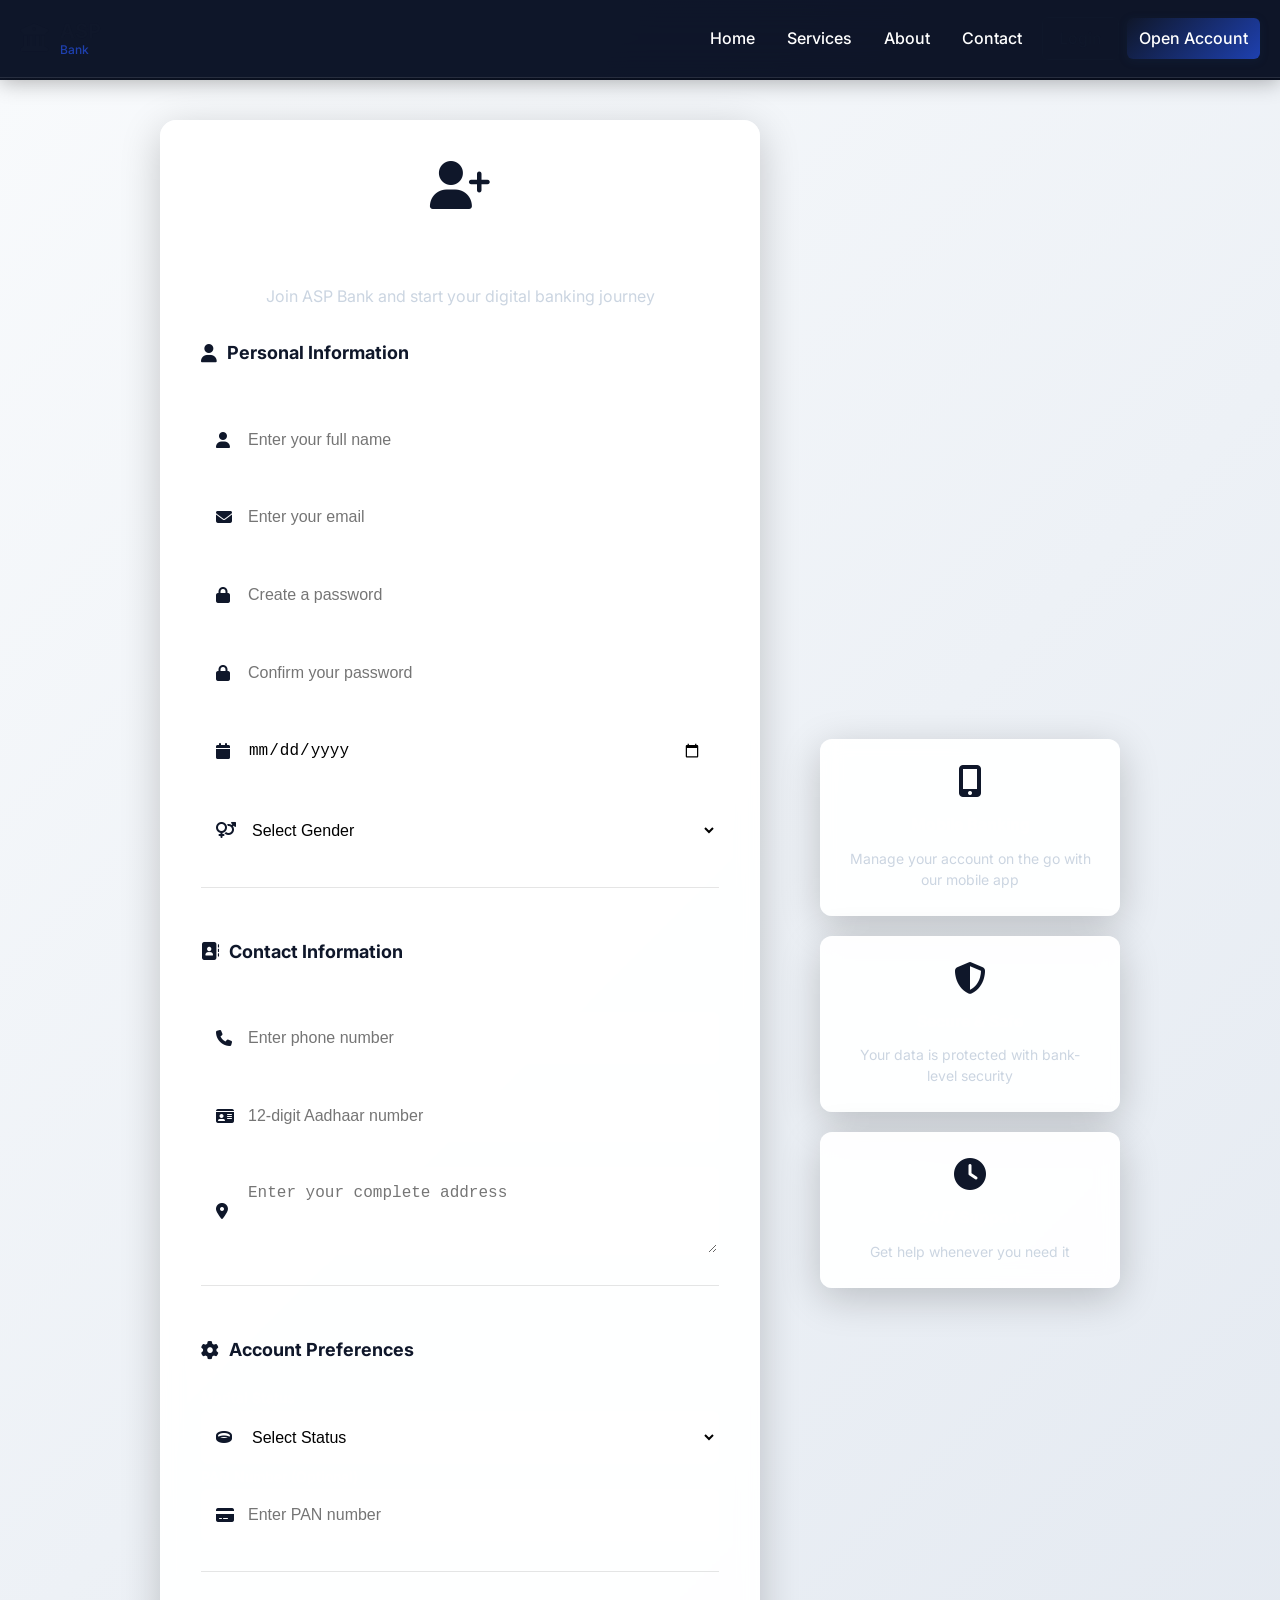
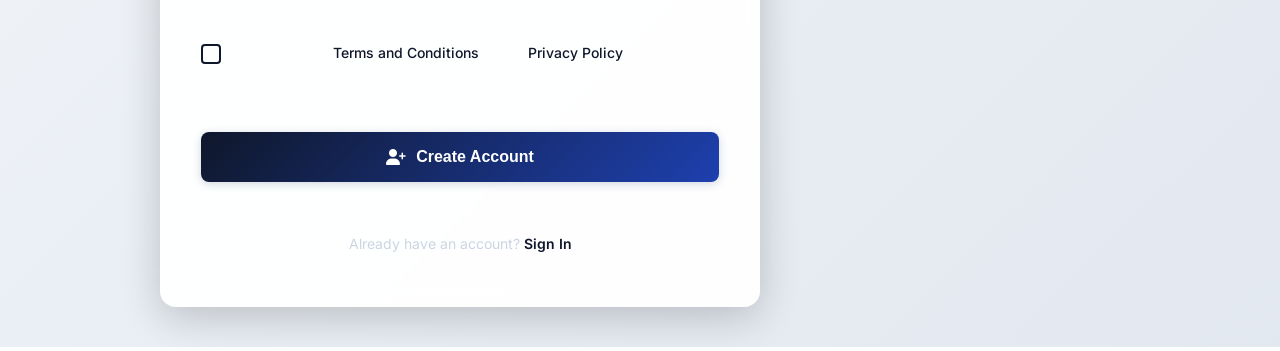
==== customer-create.html @ e0cf88df "Initial commit" ====
<!DOCTYPE html>
<html>
<head>
    <title>Create Account - ASP Bank</title>
    <link href="https://fonts.googleapis.com/css2?family=Inter:wght@300;400;600;700&display=swap" rel="stylesheet">
    <link rel="stylesheet" href="https://cdnjs.cloudflare.com/ajax/libs/font-awesome/6.4.0/css/all.min.css">
    <link rel="stylesheet" href="style.css">
</head>
<body>
    <!-- HEADER/NAVIGATION -->
    <header class="header">
        <nav class="navbar">
            <div class="nav-container">
                <div class="logo">
                    <div class="logo-icon">
                        <i class="fas fa-university"></i>
                    </div>
                    <div class="logo-text">
                        <span class="logo-main">ASP</span>
                        <span class="logo-sub">Bank</span>
                    </div>
                </div>

                <div class="nav-menu">
                    <a href="index.html" class="nav-link">Home</a>
                    <a href="#services" class="nav-link">Services</a>
                    <a href="#about" class="nav-link">About</a>
                    <a href="#contact" class="nav-link">Contact</a>
                    <a href="customer-login.html" class="nav-link login-btn">Login</a>
                    <a href="customer-create.html" class="nav-link cta-btn">Open Account</a>
                </div>

                <div class="mobile-menu-toggle">
                    <i class="fas fa-bars"></i>
                </div>
            </div>
        </nav>
    </header>

    <!-- REGISTRATION FORM -->
    <div class="auth-container">
        <div class="auth-card register-card">
            <div class="auth-header">
                <i class="fas fa-user-plus"></i>
                <h2>Create Your Account</h2>
                <p>Join ASP Bank and start your digital banking journey</p>
            </div>

            <form id="register-form" class="auth-form">
                <!-- Personal Information -->
                <div class="form-section">
                    <h3><i class="fas fa-user"></i> Personal Information</h3>

                    <div class="form-row">
                        <div class="form-group">
                            <label for="name">Full Name *</label>
                            <div class="input-group">
                                <i class="fas fa-user"></i>
                                <input type="text" id="name" placeholder="Enter your full name" required>
                            </div>
                        </div>

                        <div class="form-group">
                            <label for="email">Email Address *</label>
                            <div class="input-group">
                                <i class="fas fa-envelope"></i>
                                <input type="email" id="email" placeholder="Enter your email" required>
                            </div>
                        </div>
                    </div>

                    <div class="form-row">
                        <div class="form-group">
                            <label for="password">Password *</label>
                            <div class="input-group">
                                <i class="fas fa-lock"></i>
                                <input type="password" id="password" placeholder="Create a password" required>
                            </div>
                        </div>

                        <div class="form-group">
                            <label for="confirm-password">Confirm Password *</label>
                            <div class="input-group">
                                <i class="fas fa-lock"></i>
                                <input type="password" id="confirm-password" placeholder="Confirm your password" required>
                            </div>
                        </div>
                    </div>

                    <div class="form-row">
                        <div class="form-group">
                            <label for="dob">Date of Birth *</label>
                            <div class="input-group">
                                <i class="fas fa-calendar"></i>
                                <input type="date" id="dob" required>
                            </div>
                        </div>

                        <div class="form-group">
                            <label for="gender">Gender *</label>
                            <div class="input-group">
                                <i class="fas fa-venus-mars"></i>
                                <select id="gender" required>
                                    <option value="">Select Gender</option>
                                    <option value="male">Male</option>
                                    <option value="female">Female</option>
                                    <option value="other">Other</option>
                                </select>
                            </div>
                        </div>
                    </div>
                </div>

                <!-- Contact Information -->
                <div class="form-section">
                    <h3><i class="fas fa-address-book"></i> Contact Information</h3>

                    <div class="form-row">
                        <div class="form-group">
                            <label for="contact">Phone Number *</label>
                            <div class="input-group">
                                <i class="fas fa-phone"></i>
                                <input type="tel" id="contact" placeholder="Enter phone number" required>
                            </div>
                        </div>

                        <div class="form-group">
                            <label for="aadhaar">Aadhaar Number *</label>
                            <div class="input-group">
                                <i class="fas fa-id-card"></i>
                                <input type="text" id="aadhaar" placeholder="12-digit Aadhaar number" pattern="[0-9]{12}" required>
                            </div>
                        </div>
                    </div>

                    <div class="form-group">
                        <label for="address">Address *</label>
                        <div class="input-group">
                            <i class="fas fa-map-marker-alt"></i>
                            <textarea id="address" placeholder="Enter your complete address" rows="3" required></textarea>
                        </div>
                    </div>
                </div>

                <!-- Account Preferences -->
                <div class="form-section">
                    <h3><i class="fas fa-cog"></i> Account Preferences</h3>

                    <div class="form-row">
                        <div class="form-group">
                            <label for="marital">Marital Status</label>
                            <div class="input-group">
                                <i class="fas fa-ring"></i>
                                <select id="marital">
                                    <option value="">Select Status</option>
                                    <option value="single">Single</option>
                                    <option value="married">Married</option>
                                    <option value="divorced">Divorced</option>
                                    <option value="widowed">Widowed</option>
                                </select>
                            </div>
                        </div>

                        <div class="form-group">
                            <label for="pan">PAN Number (Optional)</label>
                            <div class="input-group">
                                <i class="fas fa-credit-card"></i>
                                <input type="text" id="pan" placeholder="Enter PAN number" pattern="[A-Z]{5}[0-9]{4}[A-Z]{1}">
                            </div>
                        </div>
                    </div>
                </div>

                <!-- Terms and Conditions -->
                <div class="form-group checkbox-group">
                    <label class="checkbox-label">
                        <input type="checkbox" id="terms" required>
                        <span class="checkmark"></span>
                        I agree to the <a href="#" class="terms-link">Terms and Conditions</a> and <a href="#" class="terms-link">Privacy Policy</a>
                    </label>
                </div>

                <button type="submit" class="auth-btn">
                    <i class="fas fa-user-plus"></i>
                    Create Account
                </button>
            </form>

            <div class="auth-footer">
                <p>Already have an account?
                    <a href="customer-login.html" class="auth-link">Sign In</a>
                </p>
            </div>
        </div>

        <!-- BENEFITS -->
        <div class="benefits-info">
            <div class="benefit-card">
                <i class="fas fa-mobile-alt"></i>
                <h4>Mobile Banking</h4>
                <p>Manage your account on the go with our mobile app</p>
            </div>
            <div class="benefit-card">
                <i class="fas fa-shield-alt"></i>
                <h4>Secure & Safe</h4>
                <p>Your data is protected with bank-level security</p>
            </div>
            <div class="benefit-card">
                <i class="fas fa-clock"></i>
                <h4>24/7 Support</h4>
                <p>Get help whenever you need it</p>
            </div>
        </div>
    </div>

    <div id="auth-error" class="error-message"></div>

    <script src="auth.js"></script>
    <script>
        document.getElementById('register-form').addEventListener('submit', function(e) {
            e.preventDefault();

            const password = document.getElementById('password').value;
            const confirmPassword = document.getElementById('confirm-password').value;

            if (password !== confirmPassword) {
                showError('Passwords do not match');
                return;
            }

            if (password.length < 6) {
                showError('Password must be at least 6 characters long');
                return;
            }

            const customerData = {
                name: document.getElementById('name').value,
                email: document.getElementById('email').value,
                password: password,
                dob: document.getElementById('dob').value,
                gender: document.getElementById('gender').value,
                contact: document.getElementById('contact').value,
                aadhaar: document.getElementById('aadhaar').value,
                address: document.getElementById('address').value,
                marital: document.getElementById('marital').value,
                pan: document.getElementById('pan').value
            };

            try {
                const newCustomer = auth.registerCustomer(customerData);
                showSuccess('Account created successfully! You can now login.');
                setTimeout(() => {
                    window.location.href = 'customer-login.html';
                }, 2000);
            } catch (error) {
                showError(error.message);
            }
        });

        function showSuccess(message) {
            const errorDiv = document.getElementById('auth-error');
            errorDiv.textContent = message;
            errorDiv.className = 'success-message';
            errorDiv.style.display = 'block';
        }
    </script>

    <!-- MOBILE MENU -->
    <div class="mobile-menu">
        <div class="mobile-menu-header">
            <div class="logo">
                <div class="logo-icon">
                    <i class="fas fa-university"></i>
                </div>
                <div class="logo-text">
                    <span class="logo-main">ASP</span>
                    <span class="logo-sub">Bank</span>
                </div>
            </div>
            <button class="mobile-menu-close">
                <i class="fas fa-times"></i>
            </button>
        </div>
        <div class="mobile-menu-content">
            <a href="index.html" class="mobile-nav-link">Home</a>
            <a href="index.html#services" class="mobile-nav-link">Services</a>
            <a href="index.html#about" class="mobile-nav-link">About</a>
            <a href="index.html#contact" class="mobile-nav-link">Contact</a>
            <a href="customer-login.html" class="mobile-nav-link">Login</a>
            <a href="customer-create.html" class="mobile-nav-link cta-btn">Open Account</a>
        </div>
    </div>

    <script>
        // Mobile menu functionality
        document.addEventListener('DOMContentLoaded', function() {
            const mobileMenuToggle = document.querySelector('.mobile-menu-toggle');
            const mobileMenu = document.querySelector('.mobile-menu');
            const mobileMenuClose = document.querySelector('.mobile-menu-close');
            const mobileNavLinks = document.querySelectorAll('.mobile-nav-link');

            mobileMenuToggle.addEventListener('click', function() {
                mobileMenu.classList.add('active');
            });

            mobileMenuClose.addEventListener('click', function() {
                mobileMenu.classList.remove('active');
            });

            mobileNavLinks.forEach(link => {
                link.addEventListener('click', function() {
                    mobileMenu.classList.remove('active');
                });
            });

            // Close mobile menu when clicking outside
            mobileMenu.addEventListener('click', function(e) {
                if (e.target === mobileMenu) {
                    mobileMenu.classList.remove('active');
                }
            });
        });

        // Add scroll effect to navbar
        window.addEventListener('scroll', function() {
            const navbar = document.querySelector('.navbar');
            if (window.scrollY > 50) {
                navbar.classList.add('scrolled');
            } else {
                navbar.classList.remove('scrolled');
            }
        });
    </script>
</body>
</html>
---- style.css ----
/* CSS VARIABLES */
:root {
    --primary-color: #0f172a; /* Dark slate blue */
    --secondary-color: #1e40af; /* Deep blue */
    --accent-color: #059669; /* Success green */
    --dark-color: #020617; /* Very dark blue */
    --light-color: #f1f5f9; /* Light slate */
    --card-bg: rgba(255, 255, 255, 0.95);
    --shadow: 0 10px 40px rgba(0, 0, 0, 0.2);
    --border-radius: 16px;
    --transition: all 0.3s cubic-bezier(0.4, 0, 0.2, 1);
    --success-color: #10b981;
    --warning-color: #f59e0b;
    --error-color: #ef4444;
    --text-primary: #ffffff;
    --text-secondary: #cbd5e1;
    --border-color: rgba(255, 255, 255, 0.1);
}

/* GLOBAL STYLES */
* {
    margin: 0;
    padding: 0;
    box-sizing: border-box;
}

html {
    scroll-behavior: smooth;
}

body {
    font-family: 'Inter', 'Segoe UI', Tahoma, Geneva, Verdana, sans-serif;
    line-height: 1.6;
    color: var(--text-primary);
    background: linear-gradient(135deg, var(--primary-color) 0%, var(--dark-color) 100%);
    min-height: 100vh;
    margin: 0;
    padding: 80px 0 0 0;
    -webkit-font-smoothing: antialiased;
    -moz-osx-font-smoothing: grayscale;
}

.container {
    max-width: 1400px;
    margin: 0 auto;
    padding: 0 20px;
}

@media (max-width: 1200px) {
    .container {
        max-width: 1200px;
    }
}

/* NAVIGATION */
.navbar {
    background: rgba(15, 23, 42, 0.95);
    backdrop-filter: blur(20px);
    -webkit-backdrop-filter: blur(20px);
    padding: 16px 0;
    position: fixed;
    top: 0;
    left: 0;
    right: 0;
    z-index: 1000;
    border-bottom: 1px solid var(--border-color);
    box-shadow: 0 4px 20px rgba(0, 0, 0, 0.3);
}

.navbar .container {
    display: flex;
    justify-content: space-between;
    align-items: center;
    max-width: 1200px;
    margin: 0 auto;
    padding: 0 20px;
}

.logo {
    font-size: 24px;
    font-weight: 700;
    color: var(--primary-color);
    display: flex;
    align-items: center;
    gap: 12px;
    text-decoration: none;
}

.logo-icon {
    font-size: 28px;
    color: var(--primary-color);
}

.nav-links {
    display: flex;
    align-items: center;
    gap: 32px;
}

.nav-links a {
    text-decoration: none;
    color: var(--text-primary);
    font-weight: 500;
    transition: var(--transition);
    position: relative;
    padding: 8px 0;
}

.nav-links a:hover {
    color: var(--primary-color);
    transform: translateY(-1px);
}

.nav-links a::after {
    content: '';
    position: absolute;
    bottom: 0;
    left: 0;
    width: 0;
    height: 2px;
    background: var(--primary-color);
    transition: var(--transition);
}

.nav-links a:hover::after {
    width: 100%;
}

.cta-btn {
    background: linear-gradient(135deg, var(--primary-color), var(--secondary-color));
    color: white !important;
    padding: 10px 20px;
    border-radius: 8px;
    font-weight: 600;
    box-shadow: 0 2px 10px rgba(26, 54, 93, 0.2);
    transform: none !important;
    text-decoration: none;
    display: inline-flex;
    align-items: center;
    gap: 8px;
}

.cta-btn:hover {
    transform: translateY(-2px);
    box-shadow: 0 4px 15px rgba(26, 54, 93, 0.3);
}

/* HERO SECTION */
.hero {
    padding: 140px 0 100px;
    display: grid;
    place-items: center;
    min-height: 80vh;
    background: linear-gradient(135deg, rgba(15, 23, 42, 0.3) 0%, rgba(30, 64, 175, 0.2) 100%), radial-gradient(circle at 20% 80%, rgba(120, 119, 198, 0.3), transparent);
    margin-top: 60px;
}

.hero-container-full {
    grid-column: 1 / -1;
    width: 100%;
    max-width: 900px;
    text-align: center;
    gap: 40px;
}

@media (max-width: 768px) {
    .hero-container-full {
        gap: 30px;
    }
}

.hero-content h1 {
    font-size: 48px;
    font-weight: 700;
    color: var(--text-primary);
    margin-bottom: 20px;
    line-height: 1.2;
}

.hero-content p {
    font-size: 20px;
    color: var(--text-secondary);
    margin-bottom: 40px;
    font-weight: 400;
    line-height: 1.6;
}

.hero-buttons {
    display: flex;
    gap: 20px;
}

.btn-primary, .btn-secondary {
    padding: 16px 32px;
    border-radius: 8px;
    text-decoration: none;
    font-weight: 600;
    font-size: 16px;
    transition: var(--transition);
    display: inline-flex;
    align-items: center;
    gap: 10px;
    box-shadow: 0 2px 10px rgba(0, 0, 0, 0.1);
}

.btn-primary {
    background: linear-gradient(135deg, var(--primary-color), var(--secondary-color));
    color: white;
    border: none;
}

.btn-primary:hover {
    transform: translateY(-2px);
    box-shadow: 0 6px 20px rgba(26, 54, 93, 0.3);
}

.btn-secondary {
    background: white;
    color: var(--primary-color);
    border: 2px solid var(--primary-color);
}

.btn-secondary:hover {
    background: var(--primary-color);
    color: white;
    transform: translateY(-2px);
}

.hero-image {
    position: relative;
    display: flex;
    justify-content: center;
    align-items: center;
}

.floating-card {
    background: var(--card-bg);
    backdrop-filter: blur(10px);
    -webkit-backdrop-filter: blur(10px);
    padding: 30px;
    border-radius: var(--border-radius);
    box-shadow: var(--shadow);
    text-align: center;
    border: 1px solid var(--border-color);
    animation: float 6s ease-in-out infinite;
}

.floating-card i {
    font-size: 48px;
    color: var(--primary-color);
    margin-bottom: 20px;
}

.floating-card h4 {
    color: var(--text-primary);
    margin-bottom: 10px;
    font-size: 18px;
}

.floating-card p {
    color: var(--text-secondary);
    font-size: 14px;
}

@keyframes float {
    0%, 100% { transform: translateY(0px); }
    50% { transform: translateY(-20px); }
}

/* SERVICES SECTION */
.services {
    padding: 80px 0;
    background: rgba(255, 255, 255, 0.8);
}

.section-header {
    text-align: center;
    margin-bottom: 60px;
    max-width: 700px;
    margin-left: auto;
    margin-right: auto;
}

.section-header h2 {
    font-size: 36px;
    font-weight: 700;
    color: var(--text-primary);
    margin-bottom: 16px;
    margin-top: 0;
}

.section-header p {
    font-size: 18px;
    color: var(--text-secondary);
    font-weight: 400;
    line-height: 1.6;
}

.services-grid {
    display: grid;
    grid-template-columns: repeat(auto-fit, minmax(300px, 1fr));
    gap: 30px;
}

.service-card.featured {
    grid-column: span 2;
    border-left: 4px solid var(--primary-color);
}

.service-card {
    background: var(--card-bg);
    backdrop-filter: blur(10px);
    -webkit-backdrop-filter: blur(10px);
    padding: 40px 30px;
    border-radius: var(--border-radius);
    box-shadow: var(--shadow);
    text-align: left;
    transition: var(--transition);
    border: 1px solid var(--border-color);
    display: flex;
    flex-direction: column;
}

.service-card:hover {
    transform: translateY(-5px);
    box-shadow: 0 12px 30px rgba(0, 0, 0, 0.1);
}

.service-icon {
    width: 80px;
    height: 80px;
    background: linear-gradient(135deg, var(--primary-color), var(--secondary-color));
    border-radius: 50%;
    display: flex;
    align-items: center;
    justify-content: center;
    color: white;
    font-size: 32px;
    box-shadow: 0 4px 15px rgba(26, 54, 93, 0.2);
    margin-bottom: 24px;
}

.service-card h3 {
    font-size: 24px;
    font-weight: 600;
    color: var(--text-primary);
    margin-bottom: 16px;
}

.service-card p {
    color: var(--text-secondary);
    margin-bottom: 24px;
    font-size: 16px;
    line-height: 1.6;
    flex: 1;
}

.service-features {
    list-style: none;
    margin: 20px 0;
    padding: 0;
    display: flex;
    flex-direction: column;
    gap: 12px;
}

.service-features li {
    display: flex;
    align-items: center;
    gap: 10px;
    font-size: 14px;
    color: var(--text-secondary);
}

.service-features i {
    color: var(--accent-color);
    font-weight: bold;
}

.service-cta {
    color: var(--primary-color);
    text-decoration: none;
    font-weight: 600;
    font-size: 16px;
    transition: var(--transition);
    display: inline-flex;
    align-items: center;
    gap: 8px;
    margin-top: auto;
}

.service-cta:hover {
    color: var(--secondary-color);
    transform: translateX(3px);
}

.security-features {
    display: flex;
    justify-content: center;
    gap: 20px;
    margin-top: 20px;
}

.security-features span {
    display: flex;
    align-items: center;
    gap: 8px;
    color: #666;
    font-size: 14px;
}

/* FEATURES SECTION */
.features {
    padding: 80px 0;
    background: rgba(255, 255, 255, 0.8);
}

.features-grid {
    display: grid;
    grid-template-columns: repeat(auto-fit, minmax(250px, 1fr));
    gap: 40px;
    text-align: center;
}

.feature-item {
    padding: 40px 20px;
}

.feature-item i {
    font-size: 48px;
    color: var(--accent-color);
    margin-bottom: 20px;
    display: block;
}

.feature-item h4 {
    font-size: 20px;
    font-weight: 600;
    color: var(--text-primary);
    margin-bottom: 16px;
}

.feature-item p {
    color: var(--text-secondary);
    font-size: 16px;
}

/* ABOUT SECTION */
.about {
    padding: 100px 0;
    background: rgba(255, 255, 255, 0.95);
    color: var(--text-primary);
}

.about-content {
    display: grid;
    grid-template-columns: 1fr 1fr;
    gap: 60px;
    align-items: center;
    margin-top: 60px;
}

.about-text h3 {
    font-size: 28px;
    font-weight: 700;
    color: var(--text-primary);
    margin-bottom: 20px;
    margin-top: 0;
}

.about-text p {
    font-size: 16px;
    line-height: 1.7;
    color: var(--text-secondary);
    margin-bottom: 20px;
}

.about-stats {
    display: grid;
    grid-template-columns: repeat(2, 1fr);
    gap: 30px;
    margin-top: 40px;
}

.stat-item {
    text-align: center;
    padding: 25px 20px;
    background: var(--card-bg);
    border-radius: 12px;
    box-shadow: var(--shadow);
    transition: var(--transition);
}

.stat-item:hover {
    transform: translateY(-2px);
    box-shadow: 0 8px 25px rgba(0, 0, 0, 0.1);
}

.stat-number {
    font-size: 32px;
    font-weight: 700;
    color: var(--primary-color);
    margin-bottom: 8px;
}

.stat-label {
    font-size: 14px;
    color: var(--text-secondary);
    font-weight: 500;
}

.about-visual {
    position: relative;
}

.about-showcase {
    display: grid;
    grid-template-columns: 1fr 1fr;
    gap: 20px;
}

.showcase-item {
    background: var(--card-bg);
    padding: 40px 25px;
    border-radius: 12px;
    text-align: center;
    box-shadow: var(--shadow);
    transition: var(--transition);
    height: 100%;
    display: flex;
    flex-direction: column;
    justify-content: center;
}

.showcase-item:hover {
    transform: translateY(-5px);
    box-shadow: 0 10px 30px rgba(0, 0, 0, 0.1);
}

.showcase-item i {
    font-size: 32px;
    color: var(--accent-color);
    margin-bottom: 15px;
    display: block;
}

.showcase-item h4 {
    font-size: 16px;
    font-weight: 600;
    color: var(--text-primary);
    margin-bottom: 10px;
}

.showcase-item p {
    font-size: 14px;
    color: var(--text-secondary);
    margin: 0;
    line-height: 1.5;
}

/* CTA SECTION */
.cta-section {
    background: linear-gradient(135deg, var(--primary-color) 0%, var(--secondary-color) 100%);
    padding: 80px 0;
    color: white;
    text-align: center;
}

.cta-content h2 {
    font-size: 36px;
    font-weight: 700;
    margin-bottom: 16px;
    color: white;
}

.cta-content p {
    font-size: 18px;
    margin-bottom: 40px;
    color: rgba(255, 255, 255, 0.9);
    max-width: 600px;
    margin-left: auto;
    margin-right: auto;
}

.cta-actions {
    display: flex;
    gap: 20px;
    justify-content: center;
    margin-bottom: 40px;
    flex-wrap: wrap;
}

.cta-features {
    display: flex;
    gap: 30px;
    justify-content: center;
    flex-wrap: wrap;
}

.cta-features span {
    display: flex;
    align-items: center;
    gap: 8px;
    font-size: 16px;
    font-weight: 500;
    color: rgba(255, 255, 255, 0.9);
}

.cta-features i {
    color: var(--accent-color);
}

/* FOOTER */
.footer {
    background: var(--text-primary);
    backdrop-filter: blur(10px);
    padding: 60px 0 20px;
    color: white;
}

.footer .container {
    max-width: 1400px;
}

.footer-content {
    display: grid;
    grid-template-columns: repeat(auto-fit, minmax(250px, 1fr));
    gap: 40px;
    margin-bottom: 40px;
}

.footer-section h4 {
    font-size: 18px;
    font-weight: 600;
    margin-bottom: 20px;
    color: var(--accent-color);
}

.footer-section p {
    margin-bottom: 12px;
    color: rgba(255, 255, 255, 0.8);
    font-size: 14px;
}

.footer-section a {
    color: rgba(255, 255, 255, 0.8);
    text-decoration: none;
    display: block;
    margin-bottom: 8px;
    font-size: 14px;
    transition: var(--transition);
}

.footer-section a:hover {
    color: var(--accent-color);
    transform: translateX(3px);
}

.footer-bottom {
    border-top: 1px solid rgba(255, 255, 255, 0.1);
    padding: 30px 20px;
    display: flex;
    justify-content: space-between;
    align-items: center;
    color: rgba(255, 255, 255, 0.6);
    font-size: 14px;
}

.footer-legal {
    display: flex;
    gap: 20px;
}

.footer-legal a {
    color: rgba(255, 255, 255, 0.6);
    text-decoration: none;
    font-size: 14px;
    transition: var(--transition);
}

.footer-legal a:hover {
    color: var(--accent-color);
}

.footer-copyright {
    text-align: right;
}

/* AUTHENTICATION FORMS */
.auth-container {
    min-height: calc(100vh - 80px);
    display: flex;
    align-items: center;
    justify-content: center;
    padding: 40px 20px;
    gap: 60px;
    background: linear-gradient(135deg, #f8fafc 0%, #e2e8f0 100%);
}

.auth-card {
    background: var(--card-bg);
    backdrop-filter: blur(10px);
    -webkit-backdrop-filter: blur(10px);
    border-radius: var(--border-radius);
    padding: 40px;
    width: 100%;
    max-width: 450px;
    box-shadow: var(--shadow);
    border: 1px solid var(--border-color);
}

.register-card {
    max-width: 600px;
}

.auth-header {
    text-align: center;
    margin-bottom: 30px;
}

.auth-header i {
    font-size: 48px;
    color: var(--primary-color);
    margin-bottom: 20px;
    display: block;
}

.auth-header h2 {
    color: var(--text-primary);
    margin-bottom: 10px;
    font-size: 28px;
}

.auth-header p {
    color: var(--text-secondary);
    font-size: 16px;
}

.auth-form {
    display: flex;
    flex-direction: column;
    gap: 20px;
}

.form-section {
    border-bottom: 1px solid rgba(0, 0, 0, 0.1);
    padding-bottom: 30px;
    margin-bottom: 30px;
}

.form-section:last-child {
    border-bottom: none;
    padding-bottom: 0;
    margin-bottom: 0;
}

.form-section h3 {
    color: var(--primary-color);
    margin-bottom: 20px;
    font-size: 18px;
    display: flex;
    align-items: center;
    gap: 10px;
}

.form-group label {
    margin-bottom: 8px;
    color: var(--text-primary);
    font-weight: 500;
    font-size: 14px;
}

.input-group {
    position: relative;
    display: flex;
    align-items: center;
}

.input-group i {
    position: absolute;
    left: 15px;
    color: var(--primary-color);
    font-size: 16px;
    z-index: 1;
}

.input-group input,
.input-group select,
.input-group textarea {
    width: 100%;
    padding: 15px 15px 15px 45px;
    border: 2px solid var(--border-color);
    border-radius: 8px;
    font-size: 16px;
    transition: var(--transition);
    background: rgba(255, 255, 255, 0.9);
}

.input-group textarea {
    resize: vertical;
    min-height: 80px;
}

.input-group input:focus,
.input-group select:focus,
.input-group textarea:focus {
    outline: none;
    border-color: var(--primary-color);
    background: white;
    box-shadow: 0 0 0 3px rgba(43, 119, 230, 0.1);
}

.input-group select {
    cursor: pointer;
}

.checkbox-group {
    margin: 20px 0;
}

.checkbox-label {
    display: flex;
    align-items: flex-start;
    gap: 12px;
    cursor: pointer;
    font-size: 14px;
    line-height: 1.5;
    color: var(--text-primary);
}

.checkbox-label input[type="checkbox"] {
    display: none;
}

.checkmark {
    width: 20px;
    height: 20px;
    border: 2px solid var(--primary-color);
    border-radius: 4px;
    position: relative;
    flex-shrink: 0;
    margin-top: 2px;
}

.checkbox-label input:checked + .checkmark::after {
    content: '✓';
    position: absolute;
    top: -2px;
    left: 2px;
    color: var(--primary-color);
    font-size: 14px;
    font-weight: bold;
}

.terms-link {
    color: var(--primary-color);
    text-decoration: none;
}

.terms-link:hover {
    text-decoration: underline;
}

.auth-btn {
    background: linear-gradient(135deg, var(--primary-color), var(--secondary-color));
    color: white;
    border: none;
    padding: 16px 32px;
    border-radius: 8px;
    font-size: 16px;
    font-weight: 600;
    cursor: pointer;
    transition: var(--transition);
    display: flex;
    align-items: center;
    justify-content: center;
    gap: 10px;
    margin-top: 20px;
    box-shadow: 0 2px 10px rgba(26, 54, 93, 0.2);
}

.auth-btn:hover {
    transform: translateY(-2px);
    box-shadow: 0 6px 20px rgba(26, 54, 93, 0.3);
}

.auth-footer {
    text-align: center;
    margin-top: 30px;
    padding-top: 20px;
    border-top: 1px solid var(--border-color);
}

.auth-footer p {
    margin-bottom: 10px;
    color: var(--text-secondary);
    font-size: 14px;
}

.auth-link {
    color: var(--primary-color);
    text-decoration: none;
    font-weight: 600;
}

.auth-link:hover {
    text-decoration: underline;
}

/* SECURITY INFO & BENEFITS */
.security-info,
.benefits-info {
    display: flex;
    flex-direction: column;
    gap: 20px;
    max-width: 300px;
}

.security-card,
.benefit-card {
    background: var(--card-bg);
    backdrop-filter: blur(10px);
    -webkit-backdrop-filter: blur(10px);
    padding: 25px;
    border-radius: 12px;
    text-align: center;
    box-shadow: var(--shadow);
    border: 1px solid var(--border-color);
    transition: var(--transition);
}

.security-card:hover,
.benefit-card:hover {
    transform: translateY(-3px);
}

.security-card i,
.benefit-card i {
    font-size: 32px;
    color: var(--primary-color);
    margin-bottom: 15px;
    display: block;
}

.security-card h4,
.benefit-card h4 {
    color: var(--text-primary);
    margin-bottom: 10px;
    font-size: 16px;
}

.security-card p,
.benefit-card p {
    color: var(--text-secondary);
    font-size: 14px;
    line-height: 1.5;
}

/* FORM OPTIONS */
.form-options {
    display: flex;
    justify-content: space-between;
    align-items: center;
    margin: 10px 0;
}

.forgot-link {
    color: var(--primary-color);
    text-decoration: none;
    font-size: 14px;
    font-weight: 500;
}

.forgot-link:hover {
    text-decoration: underline;
}

/* PASSWORD REQUIREMENTS */
.password-requirements {
    background: rgba(43, 119, 230, 0.05);
    padding: 15px;
    border-radius: 8px;
    border-left: 4px solid var(--primary-color);
}

.password-requirements p {
    margin: 0 0 10px 0;
    font-weight: 600;
    color: var(--text-primary);
    font-size: 14px;
}

.password-requirements ul {
    margin: 0;
    padding-left: 20px;
}

.password-requirements li {
    color: var(--text-secondary);
    font-size: 13px;
    margin-bottom: 5px;
}

/* EMPLOYEE ID DISPLAY */
.employee-id-display {
    background: rgba(0, 86, 210, 0.05);
    padding: 20px;
    border-radius: 12px;
    text-align: center;
    border: 2px dashed var(--primary-color);
}

.employee-id-display label {
    display: block;
    margin-bottom: 10px;
    color: var(--primary-color);
    font-weight: 600;
}

/* ERROR MESSAGES */
.error-message {
    position: fixed;
    top: 100px;
    right: 20px;
    background: var(--error-color);
    color: white;
    padding: 15px 25px;
    border-radius: 8px;
    box-shadow: 0 4px 12px rgba(239, 68, 68, 0.3);
    z-index: 1000;
    max-width: 400px;
    display: none;
}

.success-message {
    background: var(--success-color);
    box-shadow: 0 4px 12px rgba(16, 185, 129, 0.3);
}

/* DASHBOARD SPECIFIC STYLES */
.dashboard-header {
    text-align: center;
    margin-bottom: 40px;
    position: relative;
    padding: 40px 0;
    background: linear-gradient(135deg, rgba(255, 255, 255, 0.9) 0%, rgba(248, 250, 252, 0.9) 100%);
    border-radius: var(--border-radius);
    margin: 20px 0 40px;
    box-shadow: var(--shadow);
}

.dashboard-header h1 {
    color: var(--text-primary);
    font-size: 32px;
    margin-bottom: 8px;
}

.dashboard-header p {
    color: var(--text-secondary);
    font-size: 18px;
}

.dashboard-date {
    position: absolute;
    top: 20px;
    right: 20px;
    color: var(--text-secondary);
    font-size: 14px;
    display: flex;
    align-items: center;
    gap: 8px;
}

/* ACCOUNT OVERVIEW */
.account-overview {
    display: grid;
    grid-template-columns: 2fr 1fr;
    gap: 24px;
    margin-bottom: 40px;
}

.overview-card {
    background: var(--card-bg);
    backdrop-filter: blur(10px);
    -webkit-backdrop-filter: blur(10px);
    padding: 32px;
    border-radius: var(--border-radius);
    border: 1px solid var(--border-color);
    box-shadow: var(--shadow);
}

.overview-card.primary {
    background: linear-gradient(135deg, var(--primary-color), var(--secondary-color));
    color: white;
    position: relative;
    overflow: hidden;
    border: none;
}

.overview-card.primary::before {
    content: '';
    position: absolute;
    top: -50%;
    right: -50%;
    width: 200%;
    height: 200%;
    background: radial-gradient(circle, rgba(255,255,255,0.1) 0%, transparent 70%);
    animation: rotate 20s linear infinite;
}

@keyframes rotate {
    from { transform: rotate(0deg); }
    to { transform: rotate(360deg); }
}

.card-header {
    display: flex;
    justify-content: space-between;
    align-items: center;
    margin-bottom: 16px;
}

.card-header h3 {
    margin: 0;
    font-size: 18px;
    font-weight: 600;
}

.card-badge {
    background: rgba(255, 255, 255, 0.2);
    color: rgb(255, 255, 255);
    padding: 4px 12px;
    border-radius: 20px;
    font-size: 12px;
    font-weight: 500;
}

.balance-amount {
    font-size: 36px;
    font-weight: 700;
    margin-bottom: 8px;
    display: flex;
    align-items: baseline;
    gap: 4px;
}

.balance-amount.small {
    font-size: 24px;
}

.balance-amount .currency {
    font-size: 24px;
    opacity: 0.8;
}

.balance-change {
    font-size: 14px;
    opacity: 0.9;
}

.change-positive {
    color: #4CAF50;
}

.change-positive::before {
    content: '↗';
    margin-right: 4px;
}

/* SPENDING BREAKDOWN */
.spending-breakdown {
    margin-top: 20px;
}

.spending-item {
    display: flex;
    align-items: center;
    gap: 12px;
    margin-bottom: 12px;
}

.spending-item span:first-child {
    flex: 1;
    font-size: 14px;
    color: #666;
}

.progress-bar {
    flex: 2;
    height: 8px;
    background: rgba(255, 255, 255, 0.2);
    border-radius: 4px;
    overflow: hidden;
}

.progress-fill {
    height: 100%;
    background: rgba(255, 255, 255, 0.8);
    border-radius: 4px;
    transition: width 0.3s ease;
}

.spending-item span:last-child {
    font-size: 14px;
    font-weight: 600;
    min-width: 60px;
    text-align: right;
}

/* DASHBOARD GRID */
.dashboard-grid {
    display: grid;
    grid-template-columns: repeat(auto-fit, minmax(250px, 1fr));
    gap: 20px;
    margin-bottom: 40px;
}

.dashboard-card {
    background: var(--card-bg);
    backdrop-filter: blur(10px);
    -webkit-backdrop-filter: blur(10px);
    padding: 24px;
    border-radius: var(--border-radius);
    border: 1px solid var(--border-color);
    box-shadow: var(--shadow);
    display: flex;
    align-items: center;
    gap: 16px;
    transition: var(--transition);
}

.dashboard-card:hover {
    transform: translateY(-3px);
    box-shadow: 0 8px 25px rgba(0, 0, 0, 0.1);
}

.card-icon {
    width: 60px;
    height: 60px;
    background: linear-gradient(135deg, var(--primary-color), var(--secondary-color));
    border-radius: 12px;
    display: flex;
    align-items: center;
    justify-content: center;
    color: white;
    font-size: 24px;
}

.card-content h3 {
    margin: 0 0 8px 0;
    color: var(--text-primary);
    font-size: 16px;
    font-weight: 600;
}

.card-content p {
    margin: 0;
    color: var(--text-secondary);
    font-size: 18px;
    font-weight: 500;
}

/* QUICK ACTIONS */
.quick-actions {
    margin-bottom: 40px;
    color:#111827
}

.quick-actions h2 {
    color: var(--text-primary);
    margin-bottom: 24px;
    font-size: 24px;
}

.actions-grid {
    display: grid;
    grid-template-columns: repeat(auto-fit, minmax(180px, 1fr));
    gap: 16px;
}

.action-btn {
    /* background: var(--card-bg); */
    backdrop-filter: blur(10px);
    -webkit-backdrop-filter: blur(10px);
    border: 1px solid var(--border-color);
    padding: 20px;
    border-radius: 12px;
    cursor: pointer;
    transition: var(--transition);
    display: flex;
    flex-direction: column;
    align-items: center;
    gap: 12px;
    text-align: center;
    box-shadow: var(--shadow);
}

.action-btn:hover {
    transform: translateY(-3px);
    box-shadow: 0 8px 25px rgba(0, 0, 0, 0.1);
}

.action-btn.primary {
    background: linear-gradient(135deg, var(--primary-color), var(--secondary-color));
    color: white;
    border: none;
}

.action-btn i {
    font-size: 24px;
}

.action-btn span {
    font-weight: 600;
    font-size: 14px;
}

/* TRANSACTIONS */
.recent-transactions {
    margin-bottom: 40px;
}

.section-header {
    display: flex;
    justify-content: space-between;
    align-items: center;
    margin-bottom: 24px;
}

.section-header h2 {
    color: var(--text-primary);
    font-size: 24px;
    margin: 0;
}

.view-all-btn {
    background: none;
    border: 1px solid var(--primary-color);
    color: var(--primary-color);
    padding: 8px 16px;
    border-radius: 8px;
    cursor: pointer;
    font-size: 14px;
    transition: var(--transition);
}

.view-all-btn:hover {
    background: var(--primary-color);
    color: white;
}

.transactions-list {
    background: var(--card-bg);
    backdrop-filter: blur(10px);
    -webkit-backdrop-filter: blur(10px);
    border-radius: var(--border-radius);
    border: 1px solid var(--border-color);
    overflow: hidden;
    box-shadow: var(--shadow);
}

.transaction-item {
    display: flex;
    align-items: center;
    padding: 20px 24px;
    border-bottom: 1px solid var(--border-color);
    transition: var(--transition);
    cursor: pointer;
}

.transaction-item:last-child {
    border-bottom: none;
}

.transaction-item:hover {
    background: rgba(0, 86, 210, 0.02);
}

.transaction-icon {
    width: 50px;
    height: 50px;
    background: linear-gradient(135deg, var(--primary-color), var(--accent-color));
    border-radius: 12px;
    display: flex;
    align-items: center;
    justify-content: center;
    color: white;
    margin-right: 16px;
}

.transaction-details {
    flex: 1;
}

.transaction-details h4 {
    margin: 0 0 4px 0;
    color: var(--text-primary);
    font-size: 16px;
    font-weight: 600;
}

.transaction-details p {
    margin: 0 0 4px 0;
    color: var(--text-secondary);
    font-size: 14px;
}

.transaction-date {
    color: var(--text-secondary);
    font-size: 12px;
}

.transaction-amount {
    font-weight: 700;
    font-size: 16px;
}

.transaction-amount.positive {
    color: var(--success-color);
}

.transaction-amount.negative {
    color: var(--error-color);
}

/* NOTIFICATIONS */
.notifications-section {
    margin-bottom: 40px;
}

.notifications-list {
    background: var(--card-bg);
    backdrop-filter: blur(10px);
    -webkit-backdrop-filter: blur(10px);
    border-radius: var(--border-radius);
    border: 1px solid var(--border-color);
    overflow: hidden;
    box-shadow: var(--shadow);
}

.notification-item {
    display: flex;
    align-items: center;
    padding: 20px 24px;
    border-bottom: 1px solid var(--border-color);
    transition: var(--transition);
    cursor: pointer;
}

.notification-item:last-child {
    border-bottom: none;
}

.notification-item:hover {
    background: rgba(0, 86, 210, 0.02);
}

.notification-item.unread {
    background: rgba(0, 86, 210, 0.05);
    border-left: 4px solid var(--primary-color);
}

.notification-icon {
    width: 40px;
    height: 40px;
    background: linear-gradient(135deg, var(--accent-color), var(--primary-color));
    border-radius: 10px;
    display: flex;
    align-items: center;
    justify-content: center;
    color: white;
    margin-right: 16px;
}

.notification-content {
    flex: 1;
}

.notification-content h4 {
    margin: 0 0 4px 0;
    color: var(--text-primary);
    font-size: 16px;
    font-weight: 600;
}

.notification-content p {
    margin: 0 0 4px 0;
    color: var(--text-secondary);
    font-size: 14px;
}

.notification-time {
    color: var(--text-secondary);
    font-size: 12px;
}

.notification-status {
    margin-left: 16px;
}

.status-dot {
    width: 8px;
    height: 8px;
    background: var(--primary-color);
    border-radius: 50%;
    display: inline-block;
}

/* INSIGHTS */
.insights-section {
    margin-bottom: 40px;
}

.insights-section h2 {
    color: var(--text-primary);
    margin-bottom: 24px;
    font-size: 24px;
}

.insights-grid {
    display: grid;
    grid-template-columns: 1fr 1fr;
    gap: 24px;
}

.insight-card {
    background: var(--card-bg);
    backdrop-filter: blur(10px);
    -webkit-backdrop-filter: blur(10px);
    padding: 24px;
    border-radius: var(--border-radius);
    border: 1px solid var(--border-color);
    box-shadow: var(--shadow);
}

.insight-header {
    display: flex;
    justify-content: space-between;
    align-items: center;
    margin-bottom: 20px;
}

.insight-header h3 {
    margin: 0;
    color: var(--text-primary);
    font-size: 18px;
    font-weight: 600;
}

.insight-header i {
    color: var(--primary-color);
    font-size: 20px;
}

/* CHART */
.insight-chart {
    display: flex;
    align-items: end;
    justify-content: space-between;
    height: 120px;
    margin-bottom: 16px;
    padding: 0 20px;
}

.chart-bar {
    width: 40px;
    background: linear-gradient(180deg, var(--primary-color), var(--accent-color));
    border-radius: 4px 4px 0 0;
    position: relative;
    transition: var(--transition);
}

.chart-bar.active {
    background: linear-gradient(180deg, var(--accent-color), var(--primary-color));
    transform: scaleY(1.1);
}

.chart-bar:hover {
    opacity: 0.8;
}

.chart-labels {
    display: flex;
    justify-content: space-between;
    padding: 0 20px;
}

.chart-labels span {
    font-size: 12px;
    color: #666;
}

/* GOALS */
.goals-list {
    display: flex;
    flex-direction: column;
    gap: 16px;
}

.goal-item {
    display: flex;
    align-items: center;
    gap: 12px;
}

.goal-item span:first-child {
    flex: 1;
    color: var(--text-primary);
    font-weight: 500;
}

.goal-progress {
    flex: 2;
    height: 8px;
    background: rgba(43, 119, 230, 0.1);
    border-radius: 4px;
    overflow: hidden;
}

.goal-fill {
    height: 100%;
    background: linear-gradient(90deg, var(--primary-color), var(--accent-color));
    border-radius: 4px;
    transition: width 0.3s ease;
}

.goal-item span:last-child {
    font-size: 12px;
    color: var(--text-secondary);
    min-width: 80px;
    text-align: right;
}

/* MODAL */
.modal {
    position: fixed;
    top: 0;
    left: 0;
    width: 100%;
    height: 100%;
    background: rgba(0, 0, 0, 0.6);
    backdrop-filter: blur(8px);
    -webkit-backdrop-filter: blur(8px);
    display: flex;
    justify-content: center;
    align-items: center;
    z-index: 1000;
    opacity: 0;
    transition: opacity 0.3s ease;
}

.modal-content {
    background: var(--card-bg);
    backdrop-filter: blur(10px);
    -webkit-backdrop-filter: blur(10px);
    border-radius: var(--border-radius);
    width: 90%;
    max-width: 500px;
    max-height: 90vh;
    overflow-y: auto;
    box-shadow: 0 20px 60px rgba(0, 0, 0, 0.15);
    border: 1px solid var(--border-color);
    animation: modalSlideIn 0.3s ease;
}

@keyframes modalSlideIn {
    from {
        transform: scale(0.9) translateY(20px);
        opacity: 0;
    }
    to {
        transform: scale(1) translateY(0);
        opacity: 1;
    }
}

.modal-header {
    display: flex;
    justify-content: space-between;
    align-items: center;
    padding: 24px 32px;
    border-bottom: 1px solid var(--border-color);
}

.modal-header h3 {
    margin: 0;
    color: var(--text-primary);
    font-size: 20px;
}

.modal-close {
    font-size: 24px;
    cursor: pointer;
    color: var(--text-secondary);
    transition: var(--transition);
}

.modal-close:hover {
    color: var(--text-primary);
    transform: rotate(90deg);
}

.modal-body {
    padding: 32px;
}

.modal-btn {
    width: 100%;
    padding: 14px;
    background: linear-gradient(135deg, var(--primary-color), var(--secondary-color));
    color: white;
    border: none;
    border-radius: 8px;
    font-size: 16px;
    font-weight: 600;
    cursor: pointer;
    transition: var(--transition);
}

.modal-btn:hover {
    transform: translateY(-2px);
    box-shadow: 0 6px 20px rgba(26, 54, 93, 0.3);
}

/* RESPONSIVE DESIGN */
@media (min-width: 1200px) {
    .hero {
        min-height: 700px;
    }

    .hero-container {
        min-height: 650px;
    }

    .section-header {
        margin-bottom: 70px;
    }

    .services-grid {
        gap: 40px;
    }
}

@media (max-width: 1024px) {
    .hero-container {
        gap: 40px;
    }

    .services-grid {
        grid-template-columns: repeat(2, 1fr);
    }

    .about-content {
        grid-template-columns: 1fr;
        gap: 40px;
    }

    .cta-actions {
        flex-direction: column;
        align-items: center;
    }

    .cta-features {
        flex-direction: column;
        gap: 15px;
    }

    .insights-grid {
        grid-template-columns: 1fr;
    }
}

@media (max-width: 768px) {
    .navbar {
        padding: 12px 0;
    }

    .nav-container {
        flex-wrap: wrap;
    }

    .nav-menu {
        display: none;
        flex-basis: 100%;
        flex-direction: column;
        gap: 12px;
        padding: 20px 0;
        border-top: 1px solid var(--border-color);
    }

    .nav-menu.active {
        display: flex;
    }

    .nav-link {
        padding: 8px 0;
        font-size: 14px;
    }

    .mobile-menu-toggle {
        display: flex;
    }

    .hero-container {
        grid-template-columns: 1fr;
        gap: 30px;
        padding: 80px 0 40px;
    }

    .hero-content {
        text-align: center;
    }

    .hero-title {
        font-size: 32px;
    }

    .hero-subtitle {
        font-size: 16px;
    }

    .hero-stats {
        flex-direction: column;
        gap: 20px;
    }

    .hero-actions {
        flex-direction: column;
        gap: 16px;
    }

    .hero-trust {
        flex-direction: column;
        gap: 12px;
    }

    .section-header {
        margin-bottom: 40px;
    }

    .section-header h2 {
        font-size: 28px;
    }

    .services-grid {
        grid-template-columns: 1fr;
    }

    .features-grid {
        grid-template-columns: 1fr;
    }

    .about-stats {
        grid-template-columns: 1fr;
    }

    .about {
        padding: 60px 0;
    }

    .about-content {
        gap: 30px;
    }

    .about-showcase {
        grid-template-columns: 1fr;
        gap: 15px;
    }

    .cta-content h2 {
        font-size: 28px;
    }

    .cta-content p {
        font-size: 16px;
    }

    .cta-features {
        flex-direction: column;
        gap: 12px;
    }

    .footer-content {
        grid-template-columns: 1fr;
        text-align: center;
    }

    .footer-bottom {
        flex-direction: column;
        gap: 20px;
        text-align: center;
    }

    .footer-legal {
        flex-direction: column;
        gap: 12px;
    }

    .footer-copyright {
        text-align: center;
    }

    .account-overview {
        grid-template-columns: 1fr;
        gap: 16px;
    }

    .insights-grid {
        grid-template-columns: 1fr;
    }

    .actions-grid {
        grid-template-columns: 1fr;
    }

    .dashboard-header h1 {
        font-size: 28px;
    }

    .balance-amount {
        font-size: 28px;
    }

    .auth-container {
        flex-direction: column;
        gap: 40px;
    }

    .form-row {
        grid-template-columns: 1fr;
    }

    .auth-card {
        padding: 30px 20px;
    }
}

@media (max-width: 480px) {
    body {
        font-size: 14px;
    }

    .navbar {
        padding: 10px 0;
    }

    .logo {
        font-size: 18px;
    }

    .hero-title {
        font-size: 24px;
    }

    .hero-subtitle {
        font-size: 14px;
    }

    .btn, .cta-btn {
        padding: 12px 16px;
        font-size: 14px;
    }

    .service-card {
        padding: 20px;
    }

    .section-header h2 {
        font-size: 20px;
    }

    .section-header p {
        font-size: 14px;
    }

    .modal-content {
        width: 95%;
    }

    .auth-card {
        padding: 20px 15px;
    }
}

/* LAYOUT STRUCTURE */
.nav-container {
    max-width: 1400px;
    margin: 0 auto;
    padding: 0 20px;
    display: flex;
    justify-content: space-between;
    align-items: center;
    gap: 40px;
}

.logo-text {
    display: flex;
    flex-direction: column;
    line-height: 1.2;
}

.logo-main {
    font-size: 20px;
    font-weight: 700;
    color: var(--primary-color);
}

.logo-sub {
    font-size: 12px;
    font-weight: 500;
    color: var(--secondary-color);
}

.nav-menu {
    display: flex;
    gap: 8px;
    margin-left: auto;
    align-items: center;
}

.nav-link {
    text-decoration: none;
    color: var(--text-primary);
    font-weight: 500;
    padding: 8px 12px;
    border-radius: 6px;
    transition: var(--transition);
}

.nav-link:hover {
    background: rgba(43, 119, 230, 0.1);
    color: var(--primary-color);
}

.login-btn {
    color: var(--primary-color);
    border: 1px solid var(--primary-color);
    padding: 8px 16px;
}

.login-btn:hover {
    background: var(--primary-color);
    color: white;
}

.mobile-menu-toggle {
    display: none;
    flex-direction: column;
    gap: 5px;
    cursor: pointer;
    color: var(--text-primary);
    font-size: 24px;
}

/* MOBILE MENU */
.mobile-menu {
    position: fixed;
    top: 0;
    left: -100%;
    width: 300px;
    height: 100vh;
    background: white;
    box-shadow: 2px 0 10px rgba(0, 0, 0, 0.1);
    transition: left 0.3s ease;
    z-index: 1001;
    display: flex;
    flex-direction: column;
}

.mobile-menu.active {
    left: 0;
}

.mobile-menu-header {
    display: flex;
    justify-content: space-between;
    align-items: center;
    padding: 20px;
    border-bottom: 1px solid var(--border-color);
    background: var(--primary-color);
    color: white;
}

.mobile-menu-close {
    background: none;
    border: none;
    color: white;
    font-size: 24px;
    cursor: pointer;
    padding: 5px;
}

.mobile-menu-content {
    flex: 1;
    padding: 20px 0;
    display: flex;
    flex-direction: column;
}

.mobile-nav-link {
    padding: 15px 20px;
    color: var(--text-primary);
    text-decoration: none;
    border-bottom: 1px solid var(--border-color);
    transition: background-color 0.3s ease;
}

.mobile-nav-link:hover {
    background-color: var(--background-color);
}

.mobile-nav-link.cta-btn {
    background: var(--primary-color);
    color: white;
    text-align: center;
    margin: 20px;
    border-radius: 8px;
    border-bottom: none;
}

.mobile-nav-link.cta-btn:hover {
    background: var(--secondary-color);
    color: white;
}

.hero-container {
    max-width: 1400px;
    margin: 0 auto;
    padding: 0 20px;
    display: grid;
    grid-template-columns: 1fr 1fr;
    gap: 60px;
    align-items: center;
    min-height: 600px;
}

.hero-badge {
    display: inline-flex;
    align-items: center;
    gap: 8px;
    background: rgba(43, 119, 230, 0.1);
    color: var(--primary-color);
    padding: 10px 16px;
    border-radius: 20px;
    font-size: 14px;
    font-weight: 600;
    margin-bottom: 20px;
    width: fit-content;
}

.hero-title {
    font-size: 52px;
    font-weight: 700;
    line-height: 1.2;
    color: var(--text-primary);
    margin-bottom: 24px;
}

.hero-title .highlight {
    color: var(--primary-color);
    position: relative;
}

.hero-subtitle {
    font-size: 18px;
    color: var(--text-secondary);
    line-height: 1.8;
    margin-bottom: 32px;
}

.hero-stats {
    display: flex;
    gap: 40px;
    margin-bottom: 36px;
}

.stat-item {
    display: flex;
    flex-direction: column;
}

.stat-number {
    font-size: 32px;
    font-weight: 700;
    color: var(--primary-color);
}

.stat-label {
    font-size: 14px;
    color: var(--text-secondary);
    font-weight: 500;
    margin-top: 4px;
}

.hero-actions {
    display: flex;
    gap: 20px;
    margin-bottom: 36px;
}

.btn {
    display: inline-flex;
    align-items: center;
    gap: 10px;
    padding: 14px 28px;
    border-radius: 8px;
    font-weight: 600;
    text-decoration: none;
    transition: var(--transition);
    cursor: pointer;
    border: none;
    font-size: 16px;
}

.btn-primary {
    background: linear-gradient(135deg, var(--primary-color), var(--secondary-color));
    color: white;
    box-shadow: 0 4px 15px rgba(26, 54, 93, 0.2);
}

.btn-primary:hover {
    transform: translateY(-2px);
    box-shadow: 0 6px 25px rgba(26, 54, 93, 0.3);
}

.btn-secondary {
    background: white;
    color: var(--primary-color);
    border: 2px solid var(--primary-color);
}

.btn-secondary:hover {
    background: var(--primary-color);
    color: white;
    transform: translateY(-2px);
}

.hero-trust {
    display: flex;
    gap: 24px;
    flex-wrap: wrap;
}

.trust-item {
    display: flex;
    align-items: center;
    gap: 8px;
    font-size: 14px;
    color: var(--text-secondary);
    font-weight: 500;
}

.trust-item i {
    color: var(--accent-color);
    font-size: 16px;
}

.hero-visual {
    position: relative;
    display: flex;
    justify-content: center;
    align-items: center;
    min-height: 400px;
}

.hero-cards {
    position: relative;
    width: 100%;
    max-width: 400px;
    height: 300px;
}

.card-stack {
    position: absolute;
    width: 100%;
    background: var(--card-bg);
    border-radius: 16px;
    padding: 24px;
    box-shadow: var(--shadow);
    border: 1px solid var(--border-color);
}

.card-1 {
    transform: translate(0, 0) rotate(-8deg);
    z-index: 3;
    top: 20px;
    left: 20px;
}

.card-2 {
    transform: translate(20px, 40px) rotate(3deg);
    z-index: 2;
    top: 60px;
    left: 40px;
}

.card-3 {
    transform: translate(10px, 80px) rotate(-3deg);
    z-index: 1;
    top: 100px;
    left: 50px;
}

.card-content {
    height: 100%;
    display: flex;
    flex-direction: column;
    justify-content: space-between;
}

.card-header {
    display: flex;
    align-items: center;
    gap: 12px;
    margin-bottom: 16px;
}

.card-header i {
    font-size: 24px;
    color: var(--primary-color);
}

.card-header span {
    font-weight: 600;
    color: var(--text-primary);
}

.card-balance {
    font-size: 24px;
    font-weight: 700;
    color: var(--primary-color);
    margin-bottom: 8px;
}

.card-number {
    font-size: 14px;
    color: var(--text-secondary);
    letter-spacing: 2px;
}

.card-features,
.security-features {
    display: flex;
    flex-direction: column;
    gap: 12px;
}

.card-features span {
    font-size: 13px;
    color: var(--text-secondary);
    padding-left: 24px;
    position: relative;
}

.card-features span::before {
    content: '✓';
    position: absolute;
    left: 0;
    color: var(--accent-color);
    font-weight: 700;
}

.security-item {
    display: flex;
    align-items: center;
    gap: 8px;
    font-size: 13px;
    color: var(--text-secondary);
}

.security-item i {
    color: var(--primary-color);
}

.floating-elements {
    position: absolute;
    width: 100%;
    height: 100%;
    top: 0;
    left: 0;
    pointer-events: none;
}

.floating-element {
    position: absolute;
    width: 60px;
    height: 60px;
    background: rgba(43, 119, 230, 0.1);
    border-radius: 50%;
    display: flex;
    align-items: center;
    justify-content: center;
    color: var(--primary-color);
    font-size: 24px;
    animation: float 6s ease-in-out infinite;
}

.elem-1 {
    top: 10%;
    right: 10%;
}

.elem-2 {
    bottom: 20%;
    left: 10%;
    animation-delay: 1s;
}

.elem-3 {
    top: 50%;
    right: 5%;
    animation-delay: 2s;
}

@keyframes float {
    0%, 100% {
        transform: translateY(0px);
    }
    50% {
        transform: translateY(-20px);
    }
}

/* SECTION CONTAINER */
.services {
    max-width: 1400px;
    margin: 0 auto;
    padding: 0 20px;
}

.section-badge {
    display: inline-block;
    background: rgba(43, 119, 230, 0.1);
    color: var(--primary-color);
    padding: 8px 16px;
    border-radius: 6px;
    font-size: 13px;
    font-weight: 600;
    margin-bottom: 16px;
    text-transform: uppercase;
    letter-spacing: 1px;
}

/* BUTTON */
button {
    width: 100%;
    padding: 12px;
    background: linear-gradient(to right, #0056d2, #007bff);
    color: white;
    border: none;
    border-radius: 6px;
    cursor: pointer;
    font-weight: 500;
}

button:hover {
    background: linear-gradient(to right, #0041a8, #006ae0);
}

/* POPUP */
.popup {
    display: none;
    position: fixed;
    top: 0;
    left: 0;
    width: 100%;
    height: 100%;
    background: rgba(0,0,0,0.5);
    justify-content: center;
    align-items: center;
}

.popup-content {
    background: white;
    padding: 30px;
    border-radius: 10px;
    text-align: center;
    width: 320px;
    box-shadow: 0 10px 30px rgba(0,0,0,0.2);
    animation: fadeIn 0.3s ease-in-out;
}

.popup-content h2 {
    color: green;
    margin-bottom: 10px;
}

@keyframes fadeIn {
    from { transform: scale(0.8); opacity: 0; }
    to { transform: scale(1); opacity: 1; }
}

/* ERROR */
.error {
    color: red;
    font-size: 13px;
}
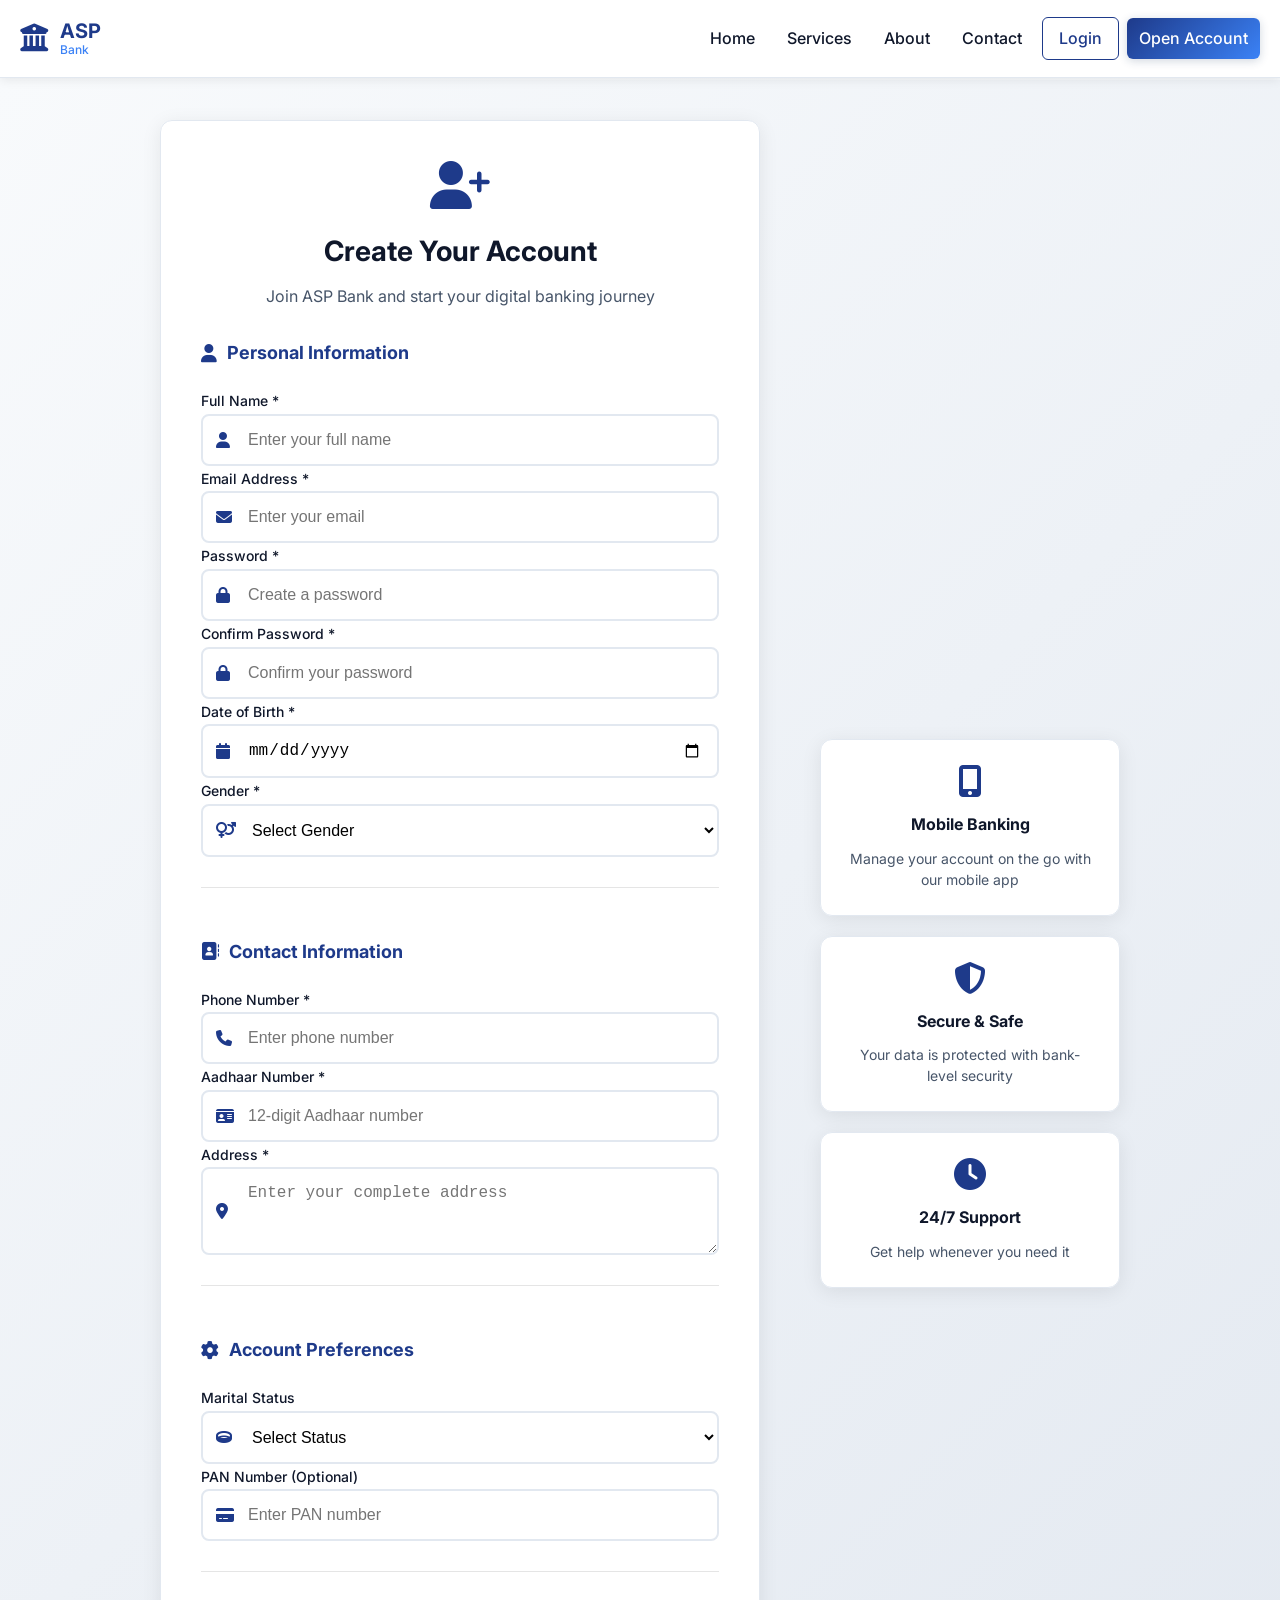
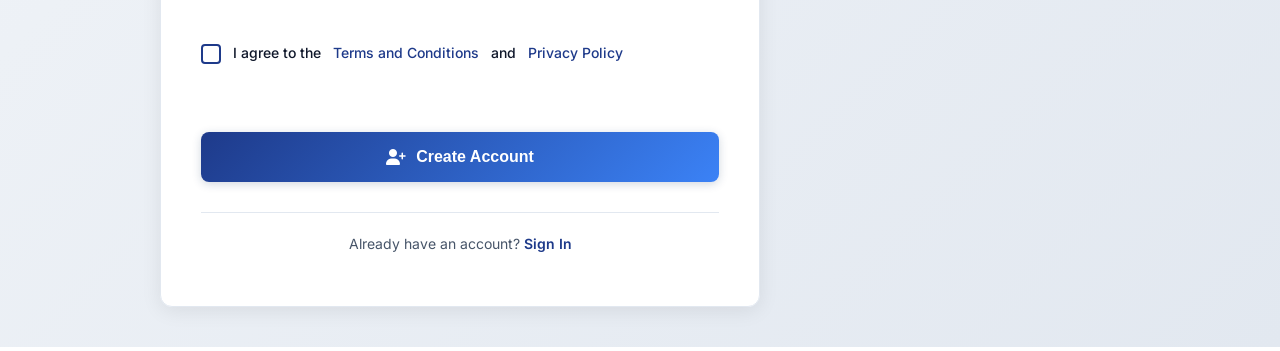
==== commit cee9b90b: "done" ====
--- a/customer-create.html
+++ b/customer-create.html
@@ -57,7 +57,7 @@
                             <label for="name">Full Name *</label>
                             <div class="input-group">
                                 <i class="fas fa-user"></i>
-                                <input type="text" id="name" placeholder="Enter your full name" required>
+                                <input type="text" id="name" placeholder="Enter your full name" pattern="[A-Za-z ]{3,50}" title="Name must contain only alphabets and spaces (3-50 characters)" required>
                             </div>
                         </div>
 
@@ -93,7 +93,7 @@
                             <label for="dob">Date of Birth *</label>
                             <div class="input-group">
                                 <i class="fas fa-calendar"></i>
-                                <input type="date" id="dob" required>
+                                <input type="date" id="dob" max="2006-12-31" title="You must be at least 18 years old" required>
                             </div>
                         </div>
 
@@ -121,7 +121,7 @@
                             <label for="contact">Phone Number *</label>
                             <div class="input-group">
                                 <i class="fas fa-phone"></i>
-                                <input type="tel" id="contact" placeholder="Enter phone number" required>
+                                <input type="tel" id="contact" placeholder="Enter phone number" pattern="[0-9]{10}" title="Phone number must be exactly 10 digits" required>
                             </div>
                         </div>
 
@@ -229,8 +229,8 @@
                 return;
             }
 
-            if (password.length < 6) {
-                showError('Password must be at least 6 characters long');
+            if (!validatePasswordStrength(password)) {
+                showError('Password must contain at least 6 characters, 1 uppercase letter, 1 lowercase letter, and 1 number');
                 return;
             }
 
@@ -263,6 +263,15 @@
             errorDiv.textContent = message;
             errorDiv.className = 'success-message';
             errorDiv.style.display = 'block';
+        }
+
+        function validatePasswordStrength(password) {
+            const hasUpperCase = /[A-Z]/.test(password);
+            const hasLowerCase = /[a-z]/.test(password);
+            const hasNumbers = /\d/.test(password);
+            const hasMinLength = password.length >= 6;
+
+            return hasUpperCase && hasLowerCase && hasNumbers && hasMinLength;
         }
     </script>
 
--- a/style.css
+++ b/style.css
@@ -1,21 +1,33 @@
 
 /* CSS VARIABLES */
 :root {
-    --primary-color: #0f172a; /* Dark slate blue */
-    --secondary-color: #1e40af; /* Deep blue */
-    --accent-color: #059669; /* Success green */
-    --dark-color: #020617; /* Very dark blue */
-    --light-color: #f1f5f9; /* Light slate */
-    --card-bg: rgba(255, 255, 255, 0.95);
-    --shadow: 0 10px 40px rgba(0, 0, 0, 0.2);
-    --border-radius: 16px;
+    --primary-color: #1e3a8a; /* Professional blue */
+    --secondary-color: #3b82f6; /* Bright blue */
+    --accent-color: #10b981; /* Trust green */
+    --success-color: #059669; /* Success green */
+    --warning-color: #f59e0b; /* Warning amber */
+    --error-color: #ef4444; /* Error red */
+    --dark-color: #0f172a; /* Dark navy */
+    --light-color: #f8fafc; /* Clean white */
+    --gray-50: #f8fafc;
+    --gray-100: #f1f5f9;
+    --gray-200: #e2e8f0;
+    --gray-300: #cbd5e1;
+    --gray-400: #94a3b8;
+    --gray-500: #64748b;
+    --gray-600: #475569;
+    --gray-700: #334155;
+    --gray-800: #1e293b;
+    --gray-900: #0f172a;
+    --card-bg: rgba(255, 255, 255, 0.98);
+    --shadow: 0 4px 20px rgba(0, 0, 0, 0.08);
+    --shadow-lg: 0 10px 40px rgba(0, 0, 0, 0.12);
+    --border-radius: 12px;
     --transition: all 0.3s cubic-bezier(0.4, 0, 0.2, 1);
-    --success-color: #10b981;
-    --warning-color: #f59e0b;
-    --error-color: #ef4444;
-    --text-primary: #ffffff;
-    --text-secondary: #cbd5e1;
-    --border-color: rgba(255, 255, 255, 0.1);
+    --text-primary: #0f172a;
+    --text-secondary: #475569;
+    --text-muted: #64748b;
+    --border-color: #e2e8f0;
 }
 
 /* GLOBAL STYLES */
@@ -33,7 +45,7 @@
     font-family: 'Inter', 'Segoe UI', Tahoma, Geneva, Verdana, sans-serif;
     line-height: 1.6;
     color: var(--text-primary);
-    background: linear-gradient(135deg, var(--primary-color) 0%, var(--dark-color) 100%);
+    background: linear-gradient(135deg, var(--gray-50) 0%, var(--gray-100) 100%);
     min-height: 100vh;
     margin: 0;
     padding: 80px 0 0 0;
@@ -55,7 +67,7 @@
 
 /* NAVIGATION */
 .navbar {
-    background: rgba(15, 23, 42, 0.95);
+    background: rgba(255, 255, 255, 0.95);
     backdrop-filter: blur(20px);
     -webkit-backdrop-filter: blur(20px);
     padding: 16px 0;
@@ -65,7 +77,7 @@
     right: 0;
     z-index: 1000;
     border-bottom: 1px solid var(--border-color);
-    box-shadow: 0 4px 20px rgba(0, 0, 0, 0.3);
+    box-shadow: 0 2px 10px rgba(0, 0, 0, 0.08);
 }
 
 .navbar .container {
@@ -149,38 +161,57 @@
 /* HERO SECTION */
 .hero {
     padding: 140px 0 100px;
-    display: grid;
-    place-items: center;
+    position: relative;
     min-height: 80vh;
-    background: linear-gradient(135deg, rgba(15, 23, 42, 0.3) 0%, rgba(30, 64, 175, 0.2) 100%), radial-gradient(circle at 20% 80%, rgba(120, 119, 198, 0.3), transparent);
+    background: linear-gradient(135deg, var(--primary-color) 0%, var(--secondary-color) 100%);
     margin-top: 60px;
+    overflow: hidden;
+    display: flex;
+    align-items: center;
+    justify-content: center;
+}
+
+.hero::before {
+    content: '';
+    position: absolute;
+    top: 0;
+    left: 0;
+    right: 0;
+    bottom: 0;
+    background: url('data:image/svg+xml,<svg xmlns="http://www.w3.org/2000/svg" viewBox="0 0 100 100"><defs><pattern id="grain" width="100" height="100" patternUnits="userSpaceOnUse"><circle cx="25" cy="25" r="1" fill="rgba(255,255,255,0.1)"/><circle cx="75" cy="75" r="1" fill="rgba(255,255,255,0.1)"/><circle cx="50" cy="10" r="0.5" fill="rgba(255,255,255,0.1)"/><circle cx="10" cy="50" r="0.5" fill="rgba(255,255,255,0.1)"/><circle cx="90" cy="30" r="0.5" fill="rgba(255,255,255,0.1)"/></pattern></defs><rect width="100" height="100" fill="url(%23grain)"/></svg>');
+    opacity: 0.1;
 }
 
 .hero-container-full {
-    grid-column: 1 / -1;
+    position: relative;
+    z-index: 2;
     width: 100%;
-    max-width: 900px;
+    max-width: 1200px;
+    display: flex;
+    flex-direction: column;
+    align-items: center;
+    gap: 40px;
     text-align: center;
-    gap: 40px;
-}
-
-@media (max-width: 768px) {
-    .hero-container-full {
-        gap: 30px;
-    }
+    padding: 0 20px;
+}
+
+.hero-content {
+    position: relative;
+    z-index: 2;
+    max-width: 800px;
 }
 
 .hero-content h1 {
     font-size: 48px;
     font-weight: 700;
-    color: var(--text-primary);
+    color: white;
     margin-bottom: 20px;
     line-height: 1.2;
 }
 
 .hero-content p {
     font-size: 20px;
-    color: var(--text-secondary);
+    color: rgba(255, 255, 255, 0.9);
     margin-bottom: 40px;
     font-weight: 400;
     line-height: 1.6;
@@ -232,6 +263,16 @@
     display: flex;
     justify-content: center;
     align-items: center;
+}
+
+.hero-image-replacement {
+    max-width: 500px;
+    width: 100%;
+    height: auto;
+    border-radius: var(--border-radius);
+    box-shadow: var(--shadow-lg);
+    position: relative;
+    z-index: 2;
 }
 
 .floating-card {
@@ -271,7 +312,7 @@
 /* SERVICES SECTION */
 .services {
     padding: 80px 0;
-    background: rgba(255, 255, 255, 0.8);
+    background: var(--gray-50);
 }
 
 .section-header {
@@ -324,7 +365,7 @@
 
 .service-card:hover {
     transform: translateY(-5px);
-    box-shadow: 0 12px 30px rgba(0, 0, 0, 0.1);
+    box-shadow: var(--shadow-lg);
 }
 
 .service-icon {
@@ -413,44 +454,147 @@
 /* FEATURES SECTION */
 .features {
     padding: 80px 0;
-    background: rgba(255, 255, 255, 0.8);
-}
-
-.features-grid {
+    background: var(--gray-50);
+}
+
+.features-content {
     display: grid;
-    grid-template-columns: repeat(auto-fit, minmax(250px, 1fr));
-    gap: 40px;
-    text-align: center;
+    grid-template-columns: 1fr 1fr;
+    gap: 60px;
+    align-items: center;
+}
+
+.features-text {
+    max-width: 500px;
+}
+
+.features-list {
+    display: flex;
+    flex-direction: column;
+    gap: 30px;
+    margin-top: 40px;
 }
 
 .feature-item {
-    padding: 40px 20px;
-}
-
-.feature-item i {
-    font-size: 48px;
-    color: var(--accent-color);
-    margin-bottom: 20px;
-    display: block;
-}
-
-.feature-item h4 {
-    font-size: 20px;
+    display: flex;
+    gap: 20px;
+    align-items: flex-start;
+}
+
+.feature-icon {
+    width: 60px;
+    height: 60px;
+    background: var(--primary-color);
+    border-radius: 12px;
+    display: flex;
+    align-items: center;
+    justify-content: center;
+    color: white;
+    font-size: 24px;
+    flex-shrink: 0;
+}
+
+.feature-content h4 {
+    font-size: 18px;
     font-weight: 600;
     color: var(--text-primary);
-    margin-bottom: 16px;
-}
-
-.feature-item p {
+    margin-bottom: 8px;
+}
+
+.feature-content p {
     color: var(--text-secondary);
     font-size: 16px;
-}
-
-/* ABOUT SECTION */
-.about {
-    padding: 100px 0;
-    background: rgba(255, 255, 255, 0.95);
-    color: var(--text-primary);
+    line-height: 1.6;
+}
+
+/* TESTIMONIALS SECTION */
+.testimonials {
+    padding: 80px 0;
+    background: var(--gray-50);
+}
+
+.testimonials-grid {
+    display: grid;
+    grid-template-columns: repeat(auto-fit, minmax(350px, 1fr));
+    gap: 30px;
+}
+
+.testimonial-card {
+    background: white;
+    padding: 40px 30px;
+    border-radius: var(--border-radius);
+    box-shadow: var(--shadow);
+    border: 1px solid var(--border-color);
+    transition: var(--transition);
+}
+
+.testimonial-card:hover {
+    transform: translateY(-5px);
+    box-shadow: var(--shadow-lg);
+}
+
+.testimonial-card.featured {
+    border-left: 4px solid var(--primary-color);
+    position: relative;
+}
+
+.testimonial-card.featured::before {
+    content: '★';
+    position: absolute;
+    top: 20px;
+    right: 20px;
+    color: var(--accent-color);
+    font-size: 20px;
+}
+
+.testimonial-rating {
+    display: flex;
+    gap: 2px;
+    margin-bottom: 20px;
+    justify-content: center;
+}
+
+.testimonial-rating i {
+    color: #fbbf24;
+    font-size: 16px;
+}
+
+.testimonial-text {
+    font-size: 16px;
+    line-height: 1.6;
+    color: var(--text-secondary);
+    margin-bottom: 25px;
+    font-style: italic;
+    text-align: center;
+}
+
+.testimonial-author {
+    display: flex;
+    align-items: center;
+    gap: 15px;
+}
+
+.author-avatar {
+    width: 50px;
+    height: 50px;
+    background: var(--primary-color);
+    border-radius: 50%;
+    display: flex;
+    align-items: center;
+    justify-content: center;
+    color: white;
+    font-size: 20px;
+}
+
+.author-info .author-name {
+    font-weight: 600;
+    color: var(--text-primary);
+    margin-bottom: 2px;
+}
+
+.author-info .author-title {
+    font-size: 14px;
+    color: var(--text-secondary);
 }
 
 .about-content {
@@ -483,31 +627,52 @@
     margin-top: 40px;
 }
 
-.stat-item {
+.about-stats .stat-item {
     text-align: center;
-    padding: 25px 20px;
-    background: var(--card-bg);
-    border-radius: 12px;
-    box-shadow: var(--shadow);
+    padding: 30px 25px;
+    background: white !important;
+    border: 2px solid var(--primary-color) !important;
+    border-radius: 16px;
+    box-shadow: 0 4px 20px rgba(30, 58, 138, 0.15);
     transition: var(--transition);
+    position: relative;
+    overflow: hidden;
+    display: block !important;
+    visibility: visible !important;
+    min-height: 100px;
+    margin: 10px 0;
+    color: #ffffff !important; /* White text */
+}
+
+.stat-item::before {
+    content: '';
+    position: absolute;
+    top: 0;
+    left: 0;
+    right: 0;
+    height: 4px;
+    background: linear-gradient(90deg, var(--primary-color), var(--secondary-color));
 }
 
 .stat-item:hover {
-    transform: translateY(-2px);
-    box-shadow: 0 8px 25px rgba(0, 0, 0, 0.1);
-}
-
-.stat-number {
+    transform: translateY(-3px);
+    box-shadow: var(--shadow-lg);
+    border-color: var(--primary-color);
+}
+
+.about-stats .stat-number {
     font-size: 32px;
     font-weight: 700;
-    color: var(--primary-color);
+    color: #1e3a8a !important;
     margin-bottom: 8px;
-}
-
-.stat-label {
-    font-size: 14px;
-    color: var(--text-secondary);
+    display: block !important;
+}
+
+.about-stats .stat-label {
+    font-size: 14px;
+    color: #475569 !important;
     font-weight: 500;
+    display: block !important;
 }
 
 .about-visual {
@@ -521,9 +686,10 @@
 }
 
 .showcase-item {
-    background: var(--card-bg);
+    background: white;
+    border: 2px solid var(--border-color);
     padding: 40px 25px;
-    border-radius: 12px;
+    border-radius: 16px;
     text-align: center;
     box-shadow: var(--shadow);
     transition: var(--transition);
@@ -531,11 +697,24 @@
     display: flex;
     flex-direction: column;
     justify-content: center;
+    position: relative;
+    overflow: hidden;
+}
+
+.showcase-item::before {
+    content: '';
+    position: absolute;
+    top: 0;
+    left: 0;
+    right: 0;
+    height: 4px;
+    background: linear-gradient(90deg, var(--primary-color), var(--secondary-color));
 }
 
 .showcase-item:hover {
     transform: translateY(-5px);
-    box-shadow: 0 10px 30px rgba(0, 0, 0, 0.1);
+    box-shadow: var(--shadow-lg);
+    border-color: var(--primary-color);
 }
 
 .showcase-item i {
@@ -613,7 +792,7 @@
 
 /* FOOTER */
 .footer {
-    background: var(--text-primary);
+    background: var(--gray-900);
     backdrop-filter: blur(10px);
     padding: 60px 0 20px;
     color: white;
@@ -1802,10 +1981,9 @@
         display: flex;
     }
 
-    .hero-container {
-        grid-template-columns: 1fr;
+    .hero-container-full {
         gap: 30px;
-        padding: 80px 0 40px;
+        padding: 0 15px;
     }
 
     .hero-content {
@@ -2051,6 +2229,13 @@
     cursor: pointer;
     color: var(--text-primary);
     font-size: 24px;
+    padding: 8px;
+    border-radius: 4px;
+    transition: var(--transition);
+}
+
+.mobile-menu-toggle:hover {
+    background: rgba(0, 0, 0, 0.05);
 }
 
 /* MOBILE MENU */
@@ -2139,32 +2324,34 @@
     display: inline-flex;
     align-items: center;
     gap: 8px;
-    background: rgba(43, 119, 230, 0.1);
-    color: var(--primary-color);
+    background: rgba(255, 255, 255, 0.15);
+    color: white;
     padding: 10px 16px;
     border-radius: 20px;
     font-size: 14px;
     font-weight: 600;
     margin-bottom: 20px;
     width: fit-content;
+    backdrop-filter: blur(10px);
+    border: 1px solid rgba(255, 255, 255, 0.2);
 }
 
 .hero-title {
     font-size: 52px;
     font-weight: 700;
     line-height: 1.2;
-    color: var(--text-primary);
+    color: white;
     margin-bottom: 24px;
 }
 
 .hero-title .highlight {
-    color: var(--primary-color);
+    color: var(--accent-color);
     position: relative;
 }
 
 .hero-subtitle {
     font-size: 18px;
-    color: var(--text-secondary);
+    color: rgba(255, 255, 255, 0.9);
     line-height: 1.8;
     margin-bottom: 32px;
 }
@@ -2173,22 +2360,36 @@
     display: flex;
     gap: 40px;
     margin-bottom: 36px;
-}
-
-.stat-item {
-    display: flex;
-    flex-direction: column;
+    justify-content: center;
+    flex-wrap: wrap;
+}
+
+.hero-stats .stat-item {
+    background: rgba(255, 255, 255, 0.1);
+    backdrop-filter: blur(10px);
+    -webkit-backdrop-filter: blur(10px);
+    padding: 20px 25px;
+    border-radius: 12px;
+    border: 1px solid rgba(255, 255, 255, 0.2);
+    text-align: center;
+    min-width: 120px;
+    transition: var(--transition);
+}
+
+.hero-stats .stat-item:hover {
+    transform: translateY(-2px);
+    background: rgba(255, 255, 255, 0.15);
 }
 
 .stat-number {
     font-size: 32px;
     font-weight: 700;
-    color: var(--primary-color);
+    color: white;
 }
 
 .stat-label {
     font-size: 14px;
-    color: var(--text-secondary);
+    color: rgba(255, 255, 255, 0.8);
     font-weight: 500;
     margin-top: 4px;
 }
@@ -2247,7 +2448,7 @@
     align-items: center;
     gap: 8px;
     font-size: 14px;
-    color: var(--text-secondary);
+    color: rgba(255, 255, 255, 0.8);
     font-weight: 500;
 }
 
@@ -2431,8 +2632,8 @@
 
 .section-badge {
     display: inline-block;
-    background: rgba(43, 119, 230, 0.1);
-    color: var(--primary-color);
+    background: var(--primary-color);
+    color: white;
     padding: 8px 16px;
     border-radius: 6px;
     font-size: 13px;
